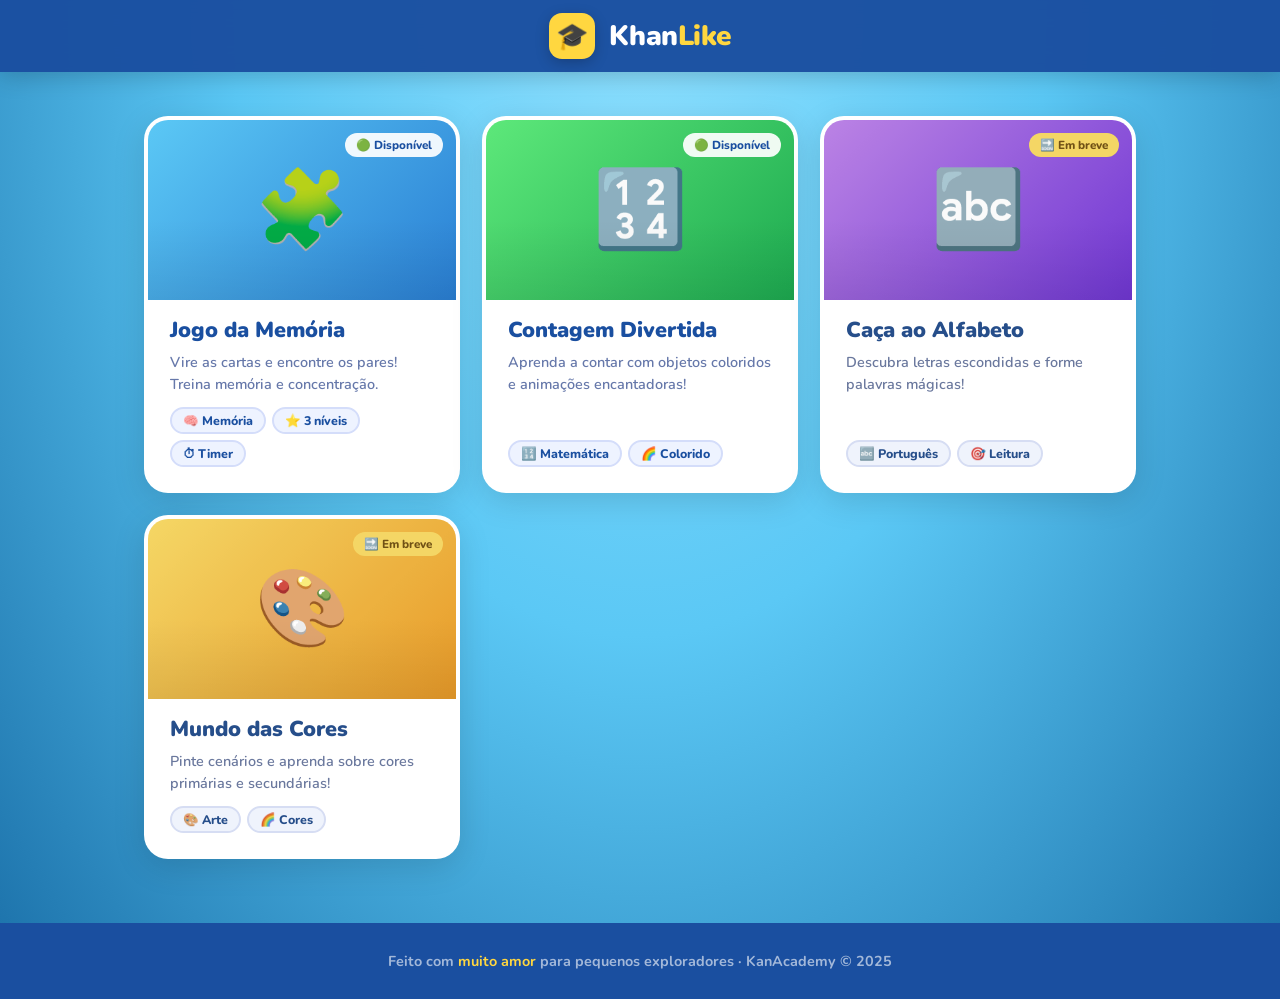
==== index.html @ aa45f80e "contar" ====
<!DOCTYPE html>
<html lang="pt-BR">
<head>
<meta charset="UTF-8">
<meta name="viewport" content="width=device-width, initial-scale=1.0">
<title>KhanLike</title>
<link href="https://fonts.googleapis.com/css2?family=Nunito:wght@400;600;700;800;900&display=swap" rel="stylesheet">
<style>
  *, *::before, *::after { box-sizing: border-box; margin: 0; padding: 0; }

  :root {
    --sky: #5bc8f5;
    --yellow: #FFD740;
    --blue-deep: #1a4fa0;
    --white: #ffffff;
    --card-radius: 24px;
    --shadow-soft: 0 8px 32px rgba(0,0,0,0.13);
    --shadow-hover: 0 20px 52px rgba(0,0,0,0.22);
  }

  body {
    font-family: 'Nunito', sans-serif;
    background: radial-gradient(ellipse at top, #8de0ff 0%, #5bc8f5 45%, #1a6fa8 100%);
    min-height: 100vh;
    overflow-x: hidden;
    color: var(--blue-deep);
  }

  .stars-bg { position: fixed; inset: 0; pointer-events: none; z-index: 0; overflow: hidden; }
  .star { position: absolute; animation: floatStar linear infinite; opacity: 0; }
  @keyframes floatStar {
    0%   { transform: translateY(100vh) rotate(0deg); opacity: 0; }
    10%  { opacity: 0.7; }
    90%  { opacity: 0.5; }
    100% { transform: translateY(-80px) rotate(360deg); opacity: 0; }
  }

  header {
    background: rgba(26, 79, 160, 0.97);
    backdrop-filter: blur(12px);
    padding: 0 32px;
    height: 72px;
    display: flex;
    align-items: center;
    justify-content: center;
    box-shadow: 0 4px 24px rgba(0,0,0,0.2);
    position: sticky;
    top: 0;
    z-index: 100;
  }

  .logo { display: flex; align-items: center; gap: 14px; text-decoration: none; transition: transform 0.2s; }
  .logo:hover { transform: scale(1.04); }
  .logo-icon {
    width: 46px; height: 46px;
    background: var(--yellow);
    border-radius: 13px;
    display: flex; align-items: center; justify-content: center;
    font-size: 26px;
    box-shadow: 0 4px 14px rgba(0,0,0,0.22);
  }
  .logo-text { font-size: 1.75rem; font-weight: 900; color: var(--white); letter-spacing: -0.5px; }
  .logo-text span { color: var(--yellow); }

  .section {
    position: relative; z-index: 1;
    padding: 44px 24px 64px;
    max-width: 1040px;
    margin: 0 auto;
  }

  .activities-grid {
    display: grid;
    grid-template-columns: repeat(auto-fill, minmax(260px, 1fr));
    gap: 22px;
  }

  .activity-card {
    background: white;
    border-radius: var(--card-radius);
    overflow: hidden;
    box-shadow: var(--shadow-soft);
    cursor: pointer;
    text-decoration: none;
    display: flex; flex-direction: column;
    border: 4px solid transparent;
    transition: all 0.32s cubic-bezier(0.25, 0.8, 0.25, 1);
    animation: fadeUp 0.5s ease both;
    position: relative;
  }
  .activity-card:hover {
    transform: translateY(-9px) scale(1.015);
    box-shadow: var(--shadow-hover);
    border-color: rgba(255,255,255,0.55);
  }

  .card-thumb {
    height: 180px;
    display: flex; align-items: center; justify-content: center;
    font-size: 76px;
    transition: transform 0.38s cubic-bezier(0.25, 0.8, 0.25, 1);
    position: relative; overflow: hidden;
  }
  .card-thumb::after {
    content: '';
    position: absolute; inset: 0;
    background: linear-gradient(to bottom, transparent 55%, rgba(0,0,0,0.07) 100%);
  }
  .activity-card:hover .card-thumb { transform: scale(1.07); }

  .card-tag {
    position: absolute; top: 13px; right: 13px;
    background: rgba(255,255,255,0.92);
    color: var(--blue-deep);
    font-weight: 800; font-size: 0.73rem;
    padding: 4px 11px; border-radius: 50px;
    z-index: 2;
    backdrop-filter: blur(4px);
  }

  .card-body { padding: 18px 22px 22px; flex-grow: 1; display: flex; flex-direction: column; gap: 8px; }
  .card-title { font-size: 1.35rem; font-weight: 900; color: var(--blue-deep); line-height: 1.2; }
  .card-desc  { font-size: 0.9rem; color: #6678aa; font-weight: 600; line-height: 1.5; flex: 1; }

  .card-chips { display: flex; flex-wrap: wrap; gap: 6px; margin-top: 4px; }
  .chip {
    background: #eef3ff; border: 2px solid #d4ddfa;
    border-radius: 50px; padding: 3px 11px;
    font-size: 0.78rem; font-weight: 800; color: var(--blue-deep);
  }

  .theme-blue   { background: linear-gradient(135deg, #5bc8f5 0%, #2a7fd4 100%); }
  .theme-purple { background: linear-gradient(135deg, #c77dff 0%, #7b2fff 100%); }
  .theme-green  { background: linear-gradient(135deg, #5de87a 0%, #1daa50 100%); }
  .theme-orange { background: linear-gradient(135deg, #FFD740 0%, #ff9800 100%); }

  .card-soon { opacity: 0.68; pointer-events: none; filter: grayscale(0.25); }
  .card-soon .card-tag { background: #ffd740; color: #7a5000; }

  footer {
    background: var(--blue-deep);
    color: rgba(255,255,255,0.6);
    text-align: center;
    padding: 28px 20px;
    font-weight: 700;
    font-size: 0.9rem;
    position: relative; z-index: 1;
  }
  footer strong { color: var(--yellow); }

  @keyframes fadeUp {
    from { opacity: 0; transform: translateY(28px); }
    to   { opacity: 1; transform: translateY(0); }
  }

  @media (max-width: 560px) {
    .section { padding: 28px 16px 48px; }
  }
</style>
</head>
<body>

<div class="stars-bg" id="starsBg"></div>

<header>
  <a href="index.html" class="logo">
    <div class="logo-icon">🎓</div>
    <span class="logo-text">Khan<span>Like</span></span>
  </a>
</header>

<div class="section">
  <div class="activities-grid">

    <a href="games/memory-game.html" class="activity-card" style="animation-delay:0.05s">
      <div class="card-tag">🟢 Disponível</div>
      <div class="card-thumb theme-blue">🧩</div>
      <div class="card-body">
        <div class="card-title">Jogo da Memória</div>
        <div class="card-desc">Vire as cartas e encontre os pares! Treina memória e concentração.</div>
        <div class="card-chips">
          <span class="chip">🧠 Memória</span>
          <span class="chip">⭐ 3 níveis</span>
          <span class="chip">⏱ Timer</span>
        </div>
      </div>
    </a>

    <a href="games/contarnumeros.html" class="activity-card" style="animation-delay:0.12s">
      <div class="card-tag">🟢 Disponível</div>
      <div class="card-thumb theme-green">🔢</div>
      <div class="card-body">
        <div class="card-title">Contagem Divertida</div>
        <div class="card-desc">Aprenda a contar com objetos coloridos e animações encantadoras!</div>
        <div class="card-chips">
          <span class="chip">🔢 Matemática</span>
          <span class="chip">🌈 Colorido</span>
        </div>
      </div>
    </a>

    <div class="activity-card card-soon" style="animation-delay:0.19s">
      <div class="card-tag">🔜 Em breve</div>
      <div class="card-thumb theme-purple">🔤</div>
      <div class="card-body">
        <div class="card-title">Caça ao Alfabeto</div>
        <div class="card-desc">Descubra letras escondidas e forme palavras mágicas!</div>
        <div class="card-chips">
          <span class="chip">🔤 Português</span>
          <span class="chip">🎯 Leitura</span>
        </div>
      </div>
    </div>

    <div class="activity-card card-soon" style="animation-delay:0.26s">
      <div class="card-tag">🔜 Em breve</div>
      <div class="card-thumb theme-orange">🎨</div>
      <div class="card-body">
        <div class="card-title">Mundo das Cores</div>
        <div class="card-desc">Pinte cenários e aprenda sobre cores primárias e secundárias!</div>
        <div class="card-chips">
          <span class="chip">🎨 Arte</span>
          <span class="chip">🌈 Cores</span>
        </div>
      </div>
    </div>

  </div>
</div>

<footer>
  Feito com <strong>muito amor</strong> para pequenos exploradores · KanAcademy © 2025
</footer>

<script>
const bg = document.getElementById('starsBg');
const em = ['⭐','✨','💫','🌟','🎈','🌈'];
for (let i = 0; i < 16; i++) {
  const s = document.createElement('div');
  s.className = 'star';
  s.textContent = em[i % em.length];
  s.style.cssText = `left:${Math.random()*100}%;font-size:${13+Math.random()*12}px;animation-duration:${9+Math.random()*11}s;animation-delay:${Math.random()*12}s`;
  bg.appendChild(s);
}
</script>
</body>
</html>
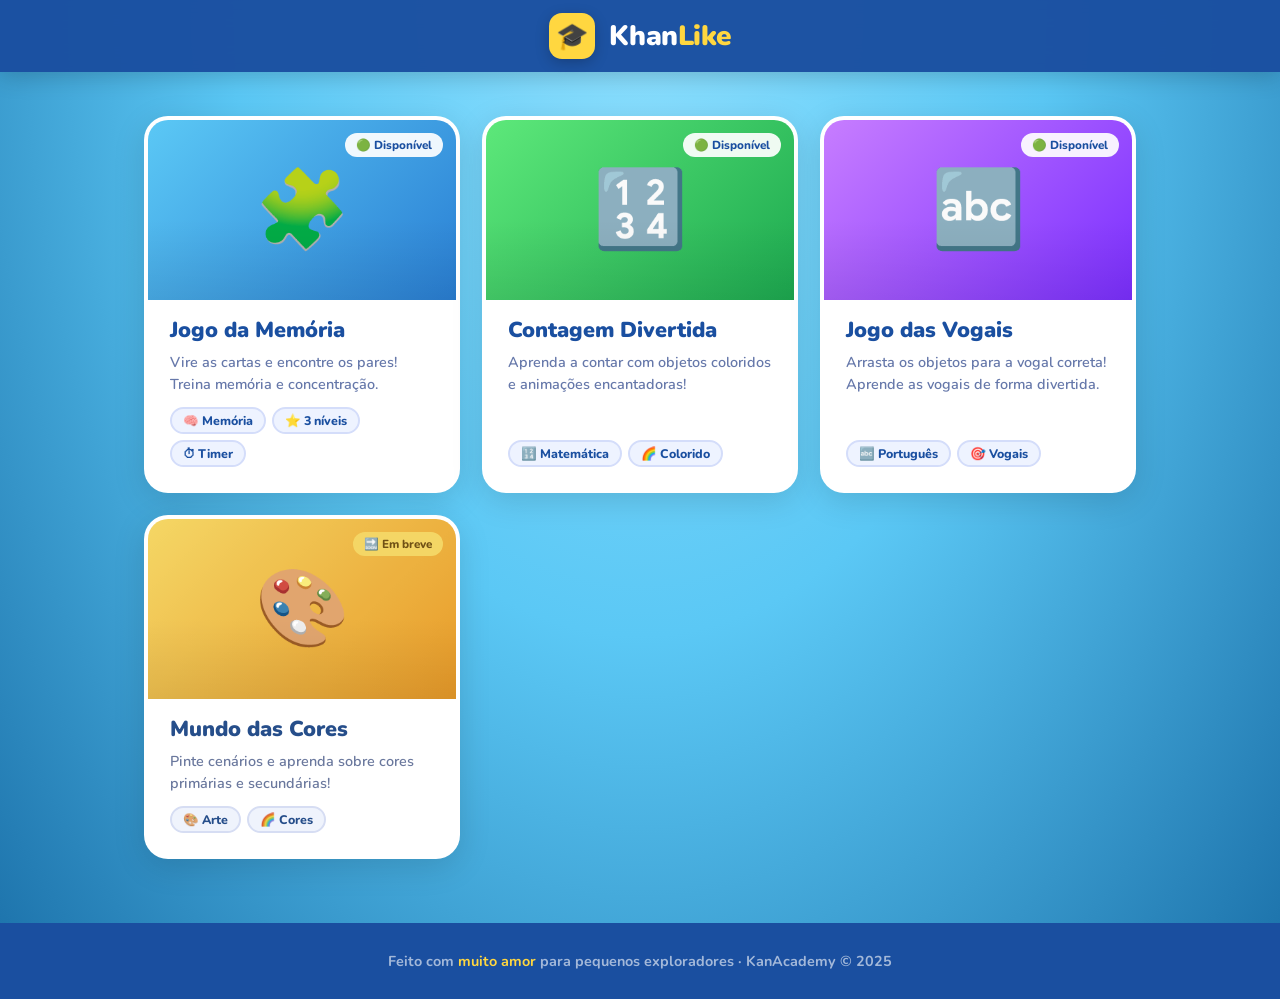
==== commit 1826c20c: "vogais" ====
--- a/index.html
+++ b/index.html
@@ -199,18 +199,18 @@
       </div>
     </a>
 
-    <div class="activity-card card-soon" style="animation-delay:0.19s">
-      <div class="card-tag">🔜 Em breve</div>
+    <a href="games/vogais.html" class="activity-card" style="animation-delay:0.19s">
+      <div class="card-tag">🟢 Disponível</div>
       <div class="card-thumb theme-purple">🔤</div>
       <div class="card-body">
-        <div class="card-title">Caça ao Alfabeto</div>
-        <div class="card-desc">Descubra letras escondidas e forme palavras mágicas!</div>
+        <div class="card-title">Jogo das Vogais</div>
+        <div class="card-desc">Arrasta os objetos para a vogal correta! Aprende as vogais de forma divertida.</div>
         <div class="card-chips">
           <span class="chip">🔤 Português</span>
-          <span class="chip">🎯 Leitura</span>
-        </div>
-      </div>
-    </div>
+          <span class="chip">🎯 Vogais</span>
+        </div>
+      </div>
+    </a>
 
     <div class="activity-card card-soon" style="animation-delay:0.26s">
       <div class="card-tag">🔜 Em breve</div>
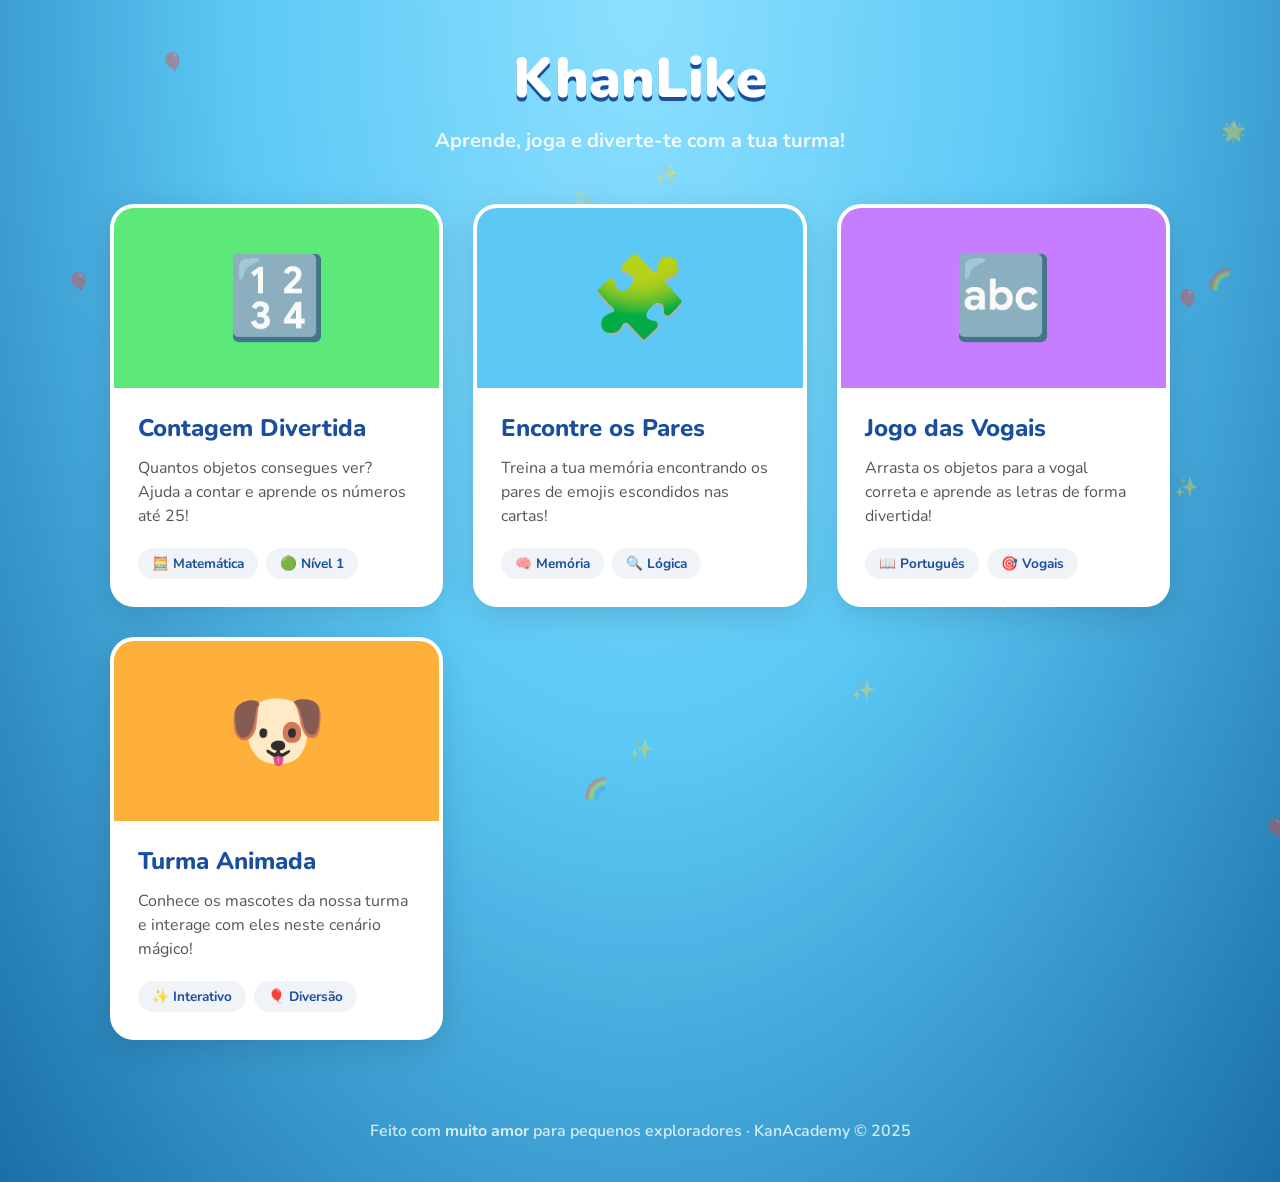
==== commit 80ea40fc: "d" ====
--- a/index.html
+++ b/index.html
@@ -3,7 +3,7 @@
 <head>
 <meta charset="UTF-8">
 <meta name="viewport" content="width=device-width, initial-scale=1.0">
-<title>KhanLike</title>
+<title>KhanLike — Exploradores</title>
 <link href="https://fonts.googleapis.com/css2?family=Nunito:wght@400;600;700;800;900&display=swap" rel="stylesheet">
 <style>
   *, *::before, *::after { box-sizing: border-box; margin: 0; padding: 0; }
@@ -16,6 +16,12 @@
     --card-radius: 24px;
     --shadow-soft: 0 8px 32px rgba(0,0,0,0.13);
     --shadow-hover: 0 20px 52px rgba(0,0,0,0.22);
+    
+    /* Cores dos Temas */
+    --theme-green: #5de87a;
+    --theme-blue: #5bc8f5;
+    --theme-purple: #c77dff;
+    --theme-orange: #ffb03a;
   }
 
   body {
@@ -26,135 +32,141 @@
     color: var(--blue-deep);
   }
 
-  .stars-bg { position: fixed; inset: 0; pointer-events: none; z-index: 0; overflow: hidden; }
-  .star { position: absolute; animation: floatStar linear infinite; opacity: 0; }
-  @keyframes floatStar {
-    0%   { transform: translateY(100vh) rotate(0deg); opacity: 0; }
-    10%  { opacity: 0.7; }
-    90%  { opacity: 0.5; }
-    100% { transform: translateY(-80px) rotate(360deg); opacity: 0; }
+  /* ── BACKGROUND ANIMADO ── */
+  .stars-bg { position: fixed; inset: 0; pointer-events: none; z-index: 0; }
+  .star {
+    position: absolute;
+    font-size: 20px;
+    opacity: 0.4;
+    animation: twinkle 3s infinite ease-in-out;
+  }
+  @keyframes twinkle {
+    0%, 100% { transform: scale(1) rotate(0deg); opacity: 0.4; }
+    50% { transform: scale(1.3) rotate(15deg); opacity: 0.8; }
+  }
+
+  /* ── LAYOUT ── */
+  .container {
+    position: relative;
+    z-index: 1;
+    max-width: 1100px;
+    margin: 0 auto;
+    padding: 40px 20px;
   }
 
   header {
-    background: rgba(26, 79, 160, 0.97);
-    backdrop-filter: blur(12px);
-    padding: 0 32px;
-    height: 72px;
-    display: flex;
-    align-items: center;
-    justify-content: center;
-    box-shadow: 0 4px 24px rgba(0,0,0,0.2);
-    position: sticky;
-    top: 0;
-    z-index: 100;
-  }
-
-  .logo { display: flex; align-items: center; gap: 14px; text-decoration: none; transition: transform 0.2s; }
-  .logo:hover { transform: scale(1.04); }
-  .logo-icon {
-    width: 46px; height: 46px;
-    background: var(--yellow);
-    border-radius: 13px;
-    display: flex; align-items: center; justify-content: center;
-    font-size: 26px;
-    box-shadow: 0 4px 14px rgba(0,0,0,0.22);
-  }
-  .logo-text { font-size: 1.75rem; font-weight: 900; color: var(--white); letter-spacing: -0.5px; }
-  .logo-text span { color: var(--yellow); }
-
-  .section {
-    position: relative; z-index: 1;
-    padding: 44px 24px 64px;
-    max-width: 1040px;
-    margin: 0 auto;
-  }
-
+    text-align: center;
+    margin-bottom: 50px;
+  }
+  header h1 {
+    font-size: 3.5rem;
+    font-weight: 900;
+    color: var(--white);
+    text-shadow: 0 4px 0 var(--blue-deep);
+    margin-bottom: 10px;
+  }
+  header p {
+    font-size: 1.25rem;
+    font-weight: 700;
+    color: rgba(255,255,255,0.9);
+  }
+
+  /* ── GRID DE CARDS ── */
   .activities-grid {
     display: grid;
     grid-template-columns: repeat(auto-fill, minmax(260px, 1fr));
-    gap: 22px;
+    gap: 30px;
   }
 
   .activity-card {
-    background: white;
+    background: var(--white);
     border-radius: var(--card-radius);
     overflow: hidden;
+    text-decoration: none;
+    color: inherit;
+    display: flex;
+    flex-direction: column;
+    transition: all 0.4s cubic-bezier(0.175, 0.885, 0.32, 1.275);
     box-shadow: var(--shadow-soft);
-    cursor: pointer;
-    text-decoration: none;
-    display: flex; flex-direction: column;
+    position: relative;
     border: 4px solid transparent;
-    transition: all 0.32s cubic-bezier(0.25, 0.8, 0.25, 1);
-    animation: fadeUp 0.5s ease both;
-    position: relative;
-  }
+    animation: slideUp 0.6s ease backwards;
+  }
+
+  @keyframes slideUp {
+    from { opacity: 0; transform: translateY(30px); }
+    to { opacity: 1; transform: translateY(0); }
+  }
+
   .activity-card:hover {
-    transform: translateY(-9px) scale(1.015);
+    transform: translateY(-12px) scale(1.02);
     box-shadow: var(--shadow-hover);
-    border-color: rgba(255,255,255,0.55);
+    border-color: var(--yellow);
   }
 
   .card-thumb {
     height: 180px;
-    display: flex; align-items: center; justify-content: center;
-    font-size: 76px;
-    transition: transform 0.38s cubic-bezier(0.25, 0.8, 0.25, 1);
-    position: relative; overflow: hidden;
-  }
-  .card-thumb::after {
-    content: '';
-    position: absolute; inset: 0;
-    background: linear-gradient(to bottom, transparent 55%, rgba(0,0,0,0.07) 100%);
-  }
-  .activity-card:hover .card-thumb { transform: scale(1.07); }
-
-  .card-tag {
-    position: absolute; top: 13px; right: 13px;
-    background: rgba(255,255,255,0.92);
+    display: flex;
+    align-items: center;
+    justify-content: center;
+    font-size: 80px;
+    position: relative;
+  }
+  
+  .theme-green  { background: var(--theme-green); }
+  .theme-blue   { background: var(--theme-blue); }
+  .theme-purple { background: var(--theme-purple); }
+  .theme-orange { background: var(--theme-orange); }
+
+  .card-body {
+    padding: 24px;
+    background: white;
+    flex-grow: 1;
+    display: flex;
+    flex-direction: column;
+  }
+
+  .card-title {
+    font-size: 1.5rem;
+    font-weight: 800;
+    margin-bottom: 12px;
     color: var(--blue-deep);
-    font-weight: 800; font-size: 0.73rem;
-    padding: 4px 11px; border-radius: 50px;
-    z-index: 2;
-    backdrop-filter: blur(4px);
-  }
-
-  .card-body { padding: 18px 22px 22px; flex-grow: 1; display: flex; flex-direction: column; gap: 8px; }
-  .card-title { font-size: 1.35rem; font-weight: 900; color: var(--blue-deep); line-height: 1.2; }
-  .card-desc  { font-size: 0.9rem; color: #6678aa; font-weight: 600; line-height: 1.5; flex: 1; }
-
-  .card-chips { display: flex; flex-wrap: wrap; gap: 6px; margin-top: 4px; }
+  }
+
+  .card-desc {
+    font-size: 1rem;
+    line-height: 1.5;
+    color: #555;
+    margin-bottom: 20px;
+    flex-grow: 1;
+  }
+
+  .card-chips {
+    display: flex;
+    gap: 8px;
+    flex-wrap: wrap;
+  }
+
   .chip {
-    background: #eef3ff; border: 2px solid #d4ddfa;
-    border-radius: 50px; padding: 3px 11px;
-    font-size: 0.78rem; font-weight: 800; color: var(--blue-deep);
-  }
-
-  .theme-blue   { background: linear-gradient(135deg, #5bc8f5 0%, #2a7fd4 100%); }
-  .theme-purple { background: linear-gradient(135deg, #c77dff 0%, #7b2fff 100%); }
-  .theme-green  { background: linear-gradient(135deg, #5de87a 0%, #1daa50 100%); }
-  .theme-orange { background: linear-gradient(135deg, #FFD740 0%, #ff9800 100%); }
-
-  .card-soon { opacity: 0.68; pointer-events: none; filter: grayscale(0.25); }
-  .card-soon .card-tag { background: #ffd740; color: #7a5000; }
+    padding: 6px 14px;
+    background: #f0f4f8;
+    border-radius: 50px;
+    font-size: 0.85rem;
+    font-weight: 700;
+    color: var(--blue-deep);
+  }
 
   footer {
-    background: var(--blue-deep);
-    color: rgba(255,255,255,0.6);
     text-align: center;
-    padding: 28px 20px;
-    font-weight: 700;
-    font-size: 0.9rem;
-    position: relative; z-index: 1;
-  }
-  footer strong { color: var(--yellow); }
-
-  @keyframes fadeUp {
-    from { opacity: 0; transform: translateY(28px); }
-    to   { opacity: 1; transform: translateY(0); }
-  }
-
-  @media (max-width: 560px) {
-    .section { padding: 28px 16px 48px; }
+    padding: 40px;
+    color: var(--white);
+    font-weight: 600;
+    opacity: 0.8;
+  }
+
+  @media (max-width: 600px) {
+    header h1 { font-size: 2.5rem; }
+    .activities-grid { grid-template-columns: 1fr; }
   }
 </style>
 </head>
@@ -162,68 +174,65 @@
 
 <div class="stars-bg" id="starsBg"></div>
 
-<header>
-  <a href="index.html" class="logo">
-    <div class="logo-icon">🎓</div>
-    <span class="logo-text">Khan<span>Like</span></span>
-  </a>
-</header>
-
-<div class="section">
+<div class="container">
+  <header>
+    <h1>KhanLike</h1>
+    <p>Aprende, joga e diverte-te com a tua turma!</p>
+  </header>
+
   <div class="activities-grid">
-
-    <a href="games/memory-game.html" class="activity-card" style="animation-delay:0.05s">
-      <div class="card-tag">🟢 Disponível</div>
+    
+    <!-- Jogo 1: Contagem Divertida -->
+    <a href="games/contarnumeros.html" class="activity-card" style="animation-delay:0.1s">
+      <div class="card-thumb theme-green">🔢</div>
+      <div class="card-body">
+        <div class="card-title">Contagem Divertida</div>
+        <div class="card-desc">Quantos objetos consegues ver? Ajuda a contar e aprende os números até 25!</div>
+        <div class="card-chips">
+          <span class="chip">🧮 Matemática</span>
+          <span class="chip">🟢 Nível 1</span>
+        </div>
+      </div>
+    </a>
+
+    <!-- Jogo 2: Encontre os Pares -->
+    <a href="games/memory-game.html" class="activity-card" style="animation-delay:0.2s">
       <div class="card-thumb theme-blue">🧩</div>
       <div class="card-body">
-        <div class="card-title">Jogo da Memória</div>
-        <div class="card-desc">Vire as cartas e encontre os pares! Treina memória e concentração.</div>
+        <div class="card-title">Encontre os Pares</div>
+        <div class="card-desc">Treina a tua memória encontrando os pares de emojis escondidos nas cartas!</div>
         <div class="card-chips">
           <span class="chip">🧠 Memória</span>
-          <span class="chip">⭐ 3 níveis</span>
-          <span class="chip">⏱ Timer</span>
-        </div>
-      </div>
-    </a>
-
-    <a href="games/contarnumeros.html" class="activity-card" style="animation-delay:0.12s">
-      <div class="card-tag">🟢 Disponível</div>
-      <div class="card-thumb theme-green">🔢</div>
-      <div class="card-body">
-        <div class="card-title">Contagem Divertida</div>
-        <div class="card-desc">Aprenda a contar com objetos coloridos e animações encantadoras!</div>
-        <div class="card-chips">
-          <span class="chip">🔢 Matemática</span>
-          <span class="chip">🌈 Colorido</span>
-        </div>
-      </div>
-    </a>
-
-    <a href="games/vogais.html" class="activity-card" style="animation-delay:0.19s">
-      <div class="card-tag">🟢 Disponível</div>
+          <span class="chip">🔍 Lógica</span>
+        </div>
+      </div>
+    </a>
+
+    <!-- Jogo 3: Jogo das Vogais -->
+    <a href="games/vogais.html" class="activity-card" style="animation-delay:0.3s">
       <div class="card-thumb theme-purple">🔤</div>
       <div class="card-body">
         <div class="card-title">Jogo das Vogais</div>
-        <div class="card-desc">Arrasta os objetos para a vogal correta! Aprende as vogais de forma divertida.</div>
-        <div class="card-chips">
-          <span class="chip">🔤 Português</span>
+        <div class="card-desc">Arrasta os objetos para a vogal correta e aprende as letras de forma divertida!</div>
+        <div class="card-chips">
+          <span class="chip">📖 Português</span>
           <span class="chip">🎯 Vogais</span>
         </div>
       </div>
     </a>
 
-    <div class="activity-card card-soon" style="animation-delay:0.26s">
-      <div class="card-tag">🔜 Em breve</div>
-      <div class="card-thumb theme-orange">🎨</div>
-      <div class="card-body">
-        <div class="card-title">Mundo das Cores</div>
-        <div class="card-desc">Pinte cenários e aprenda sobre cores primárias e secundárias!</div>
-        <div class="card-chips">
-          <span class="chip">🎨 Arte</span>
-          <span class="chip">🌈 Cores</span>
-        </div>
-      </div>
-    </div>
+    <!-- Jogo 4: Turma Animada -->
+    <a href="games/turma.html" class="activity-card" style="animation-delay:0.4s">
+      <div class="card-thumb theme-orange">🐶</div>
+      <div class="card-body">
+        <div class="card-title">Turma Animada</div>
+        <div class="card-desc">Conhece os mascotes da nossa turma e interage com eles neste cenário mágico!</div>
+        <div class="card-chips">
+          <span class="chip">✨ Interativo</span>
+          <span class="chip">🎈 Diversão</span>
+        </div>
+      </div>
+    </a>
 
   </div>
 </div>
@@ -233,15 +242,19 @@
 </footer>
 
 <script>
-const bg = document.getElementById('starsBg');
-const em = ['⭐','✨','💫','🌟','🎈','🌈'];
-for (let i = 0; i < 16; i++) {
-  const s = document.createElement('div');
-  s.className = 'star';
-  s.textContent = em[i % em.length];
-  s.style.cssText = `left:${Math.random()*100}%;font-size:${13+Math.random()*12}px;animation-duration:${9+Math.random()*11}s;animation-delay:${Math.random()*12}s`;
-  bg.appendChild(s);
-}
+  // Gerador de estrelas decorativas no fundo
+  const bg = document.getElementById('starsBg');
+  const em = ['⭐','✨','💫','🌟','🎈','🌈'];
+  for (let i = 0; i < 20; i++) {
+    const s = document.createElement('div');
+    s.className = 'star';
+    s.textContent = em[Math.floor(Math.random() * em.length)];
+    s.style.left = Math.random() * 100 + '%';
+    s.style.top = Math.random() * 100 + '%';
+    s.style.animationDelay = (Math.random() * 3) + 's';
+    bg.appendChild(s);
+  }
 </script>
+
 </body>
-</html>
+</html>
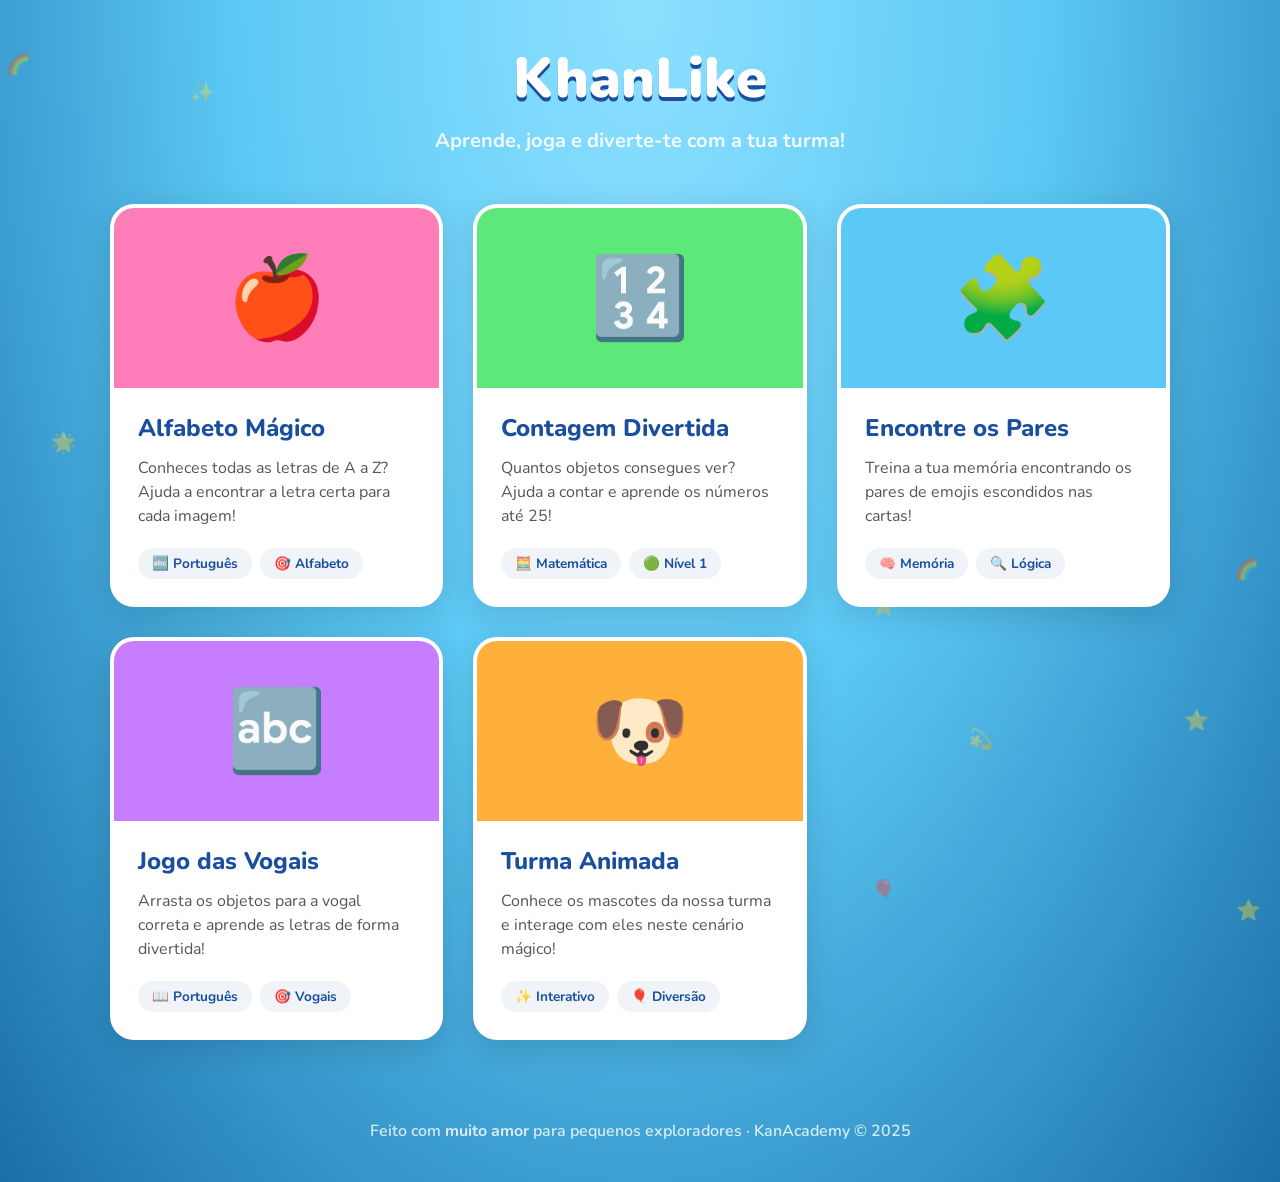
==== commit a33e08de: "beto" ====
--- a/index.html
+++ b/index.html
@@ -22,6 +22,7 @@
     --theme-blue: #5bc8f5;
     --theme-purple: #c77dff;
     --theme-orange: #ffb03a;
+    --theme-pink: #ff7eb9;
   }
 
   body {
@@ -117,6 +118,7 @@
   .theme-blue   { background: var(--theme-blue); }
   .theme-purple { background: var(--theme-purple); }
   .theme-orange { background: var(--theme-orange); }
+  .theme-pink   { background: var(--theme-pink); }
 
   .card-body {
     padding: 24px;
@@ -182,6 +184,19 @@
 
   <div class="activities-grid">
     
+    <!-- Jogo: Alfabeto Divertido (NOVO) -->
+    <a href="games/alfabeto.html" class="activity-card" style="animation-delay:0.05s">
+      <div class="card-thumb theme-pink">🍎</div>
+      <div class="card-body">
+        <div class="card-title">Alfabeto Mágico</div>
+        <div class="card-desc">Conheces todas as letras de A a Z? Ajuda a encontrar a letra certa para cada imagem!</div>
+        <div class="card-chips">
+          <span class="chip">🔤 Português</span>
+          <span class="chip">🎯 Alfabeto</span>
+        </div>
+      </div>
+    </a>
+
     <!-- Jogo 1: Contagem Divertida -->
     <a href="games/contarnumeros.html" class="activity-card" style="animation-delay:0.1s">
       <div class="card-thumb theme-green">🔢</div>
@@ -242,7 +257,6 @@
 </footer>
 
 <script>
-  // Gerador de estrelas decorativas no fundo
   const bg = document.getElementById('starsBg');
   const em = ['⭐','✨','💫','🌟','🎈','🌈'];
   for (let i = 0; i < 20; i++) {
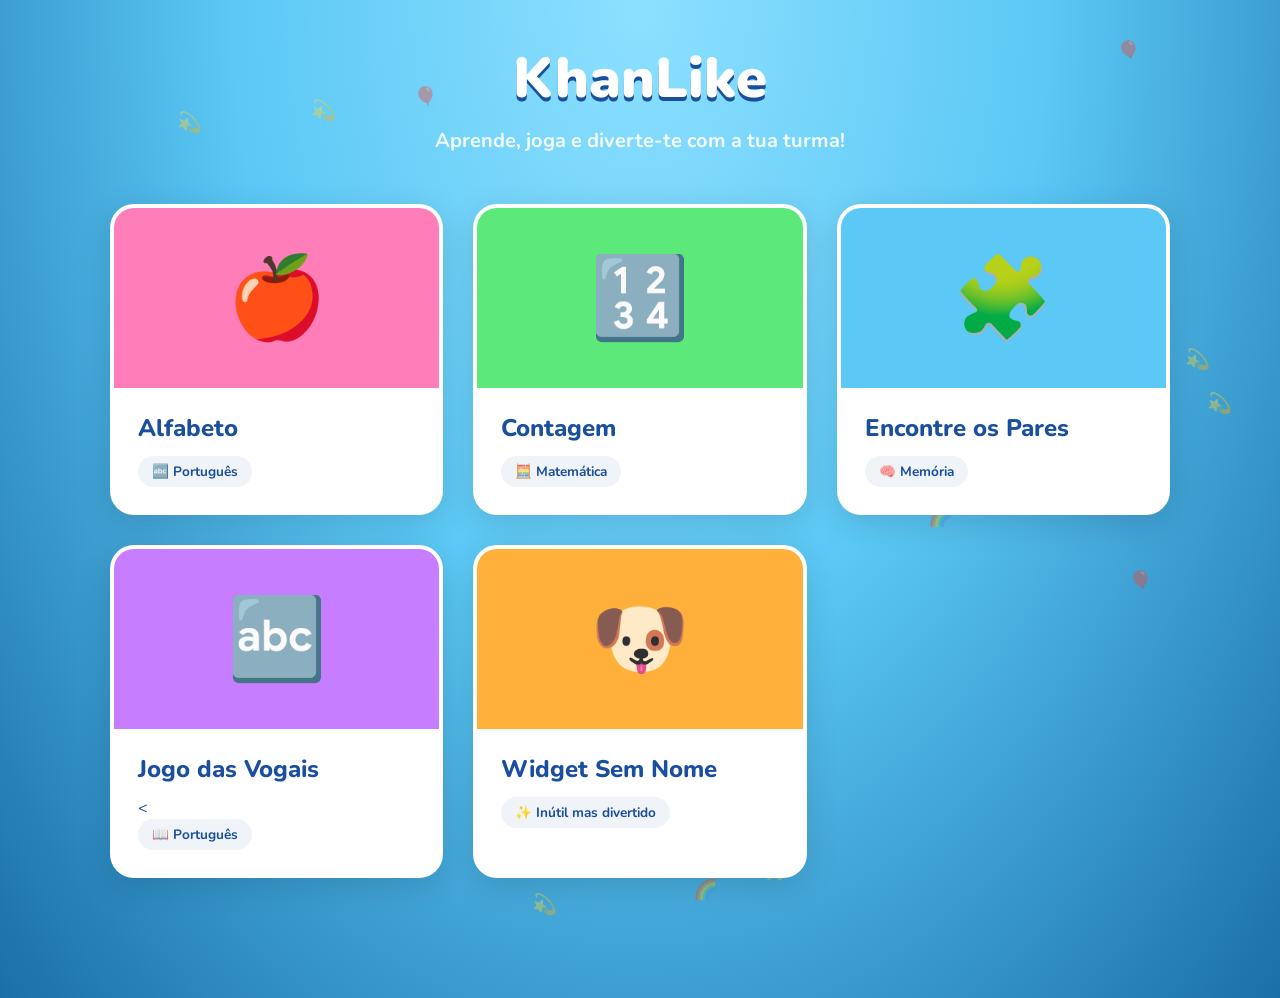
==== commit 2158cb92: "ultimo update 2" ====
--- a/index.html
+++ b/index.html
@@ -188,11 +188,10 @@
     <a href="games/alfabeto.html" class="activity-card" style="animation-delay:0.05s">
       <div class="card-thumb theme-pink">🍎</div>
       <div class="card-body">
-        <div class="card-title">Alfabeto Mágico</div>
-        <div class="card-desc">Conheces todas as letras de A a Z? Ajuda a encontrar a letra certa para cada imagem!</div>
+        <div class="card-title">Alfabeto </div>
         <div class="card-chips">
           <span class="chip">🔤 Português</span>
-          <span class="chip">🎯 Alfabeto</span>
+          
         </div>
       </div>
     </a>
@@ -201,11 +200,11 @@
     <a href="games/contarnumeros.html" class="activity-card" style="animation-delay:0.1s">
       <div class="card-thumb theme-green">🔢</div>
       <div class="card-body">
-        <div class="card-title">Contagem Divertida</div>
-        <div class="card-desc">Quantos objetos consegues ver? Ajuda a contar e aprende os números até 25!</div>
+        <div class="card-title">Contagem</div>
+        
         <div class="card-chips">
           <span class="chip">🧮 Matemática</span>
-          <span class="chip">🟢 Nível 1</span>
+          
         </div>
       </div>
     </a>
@@ -215,10 +214,10 @@
       <div class="card-thumb theme-blue">🧩</div>
       <div class="card-body">
         <div class="card-title">Encontre os Pares</div>
-        <div class="card-desc">Treina a tua memória encontrando os pares de emojis escondidos nas cartas!</div>
+    
         <div class="card-chips">
           <span class="chip">🧠 Memória</span>
-          <span class="chip">🔍 Lógica</span>
+          
         </div>
       </div>
     </a>
@@ -228,10 +227,10 @@
       <div class="card-thumb theme-purple">🔤</div>
       <div class="card-body">
         <div class="card-title">Jogo das Vogais</div>
-        <div class="card-desc">Arrasta os objetos para a vogal correta e aprende as letras de forma divertida!</div>
+        <
         <div class="card-chips">
           <span class="chip">📖 Português</span>
-          <span class="chip">🎯 Vogais</span>
+         
         </div>
       </div>
     </a>
@@ -240,11 +239,10 @@
     <a href="games/turma.html" class="activity-card" style="animation-delay:0.4s">
       <div class="card-thumb theme-orange">🐶</div>
       <div class="card-body">
-        <div class="card-title">Turma Animada</div>
-        <div class="card-desc">Conhece os mascotes da nossa turma e interage com eles neste cenário mágico!</div>
-        <div class="card-chips">
-          <span class="chip">✨ Interativo</span>
-          <span class="chip">🎈 Diversão</span>
+        <div class="card-title">Widget Sem Nome</div>
+        <div class="card-chips">
+          <span class="chip">✨ Inútil mas divertido</span>
+          
         </div>
       </div>
     </a>
@@ -253,7 +251,7 @@
 </div>
 
 <footer>
-  Feito com <strong>muito amor</strong> para pequenos exploradores · KanAcademy © 2025
+  
 </footer>
 
 <script>
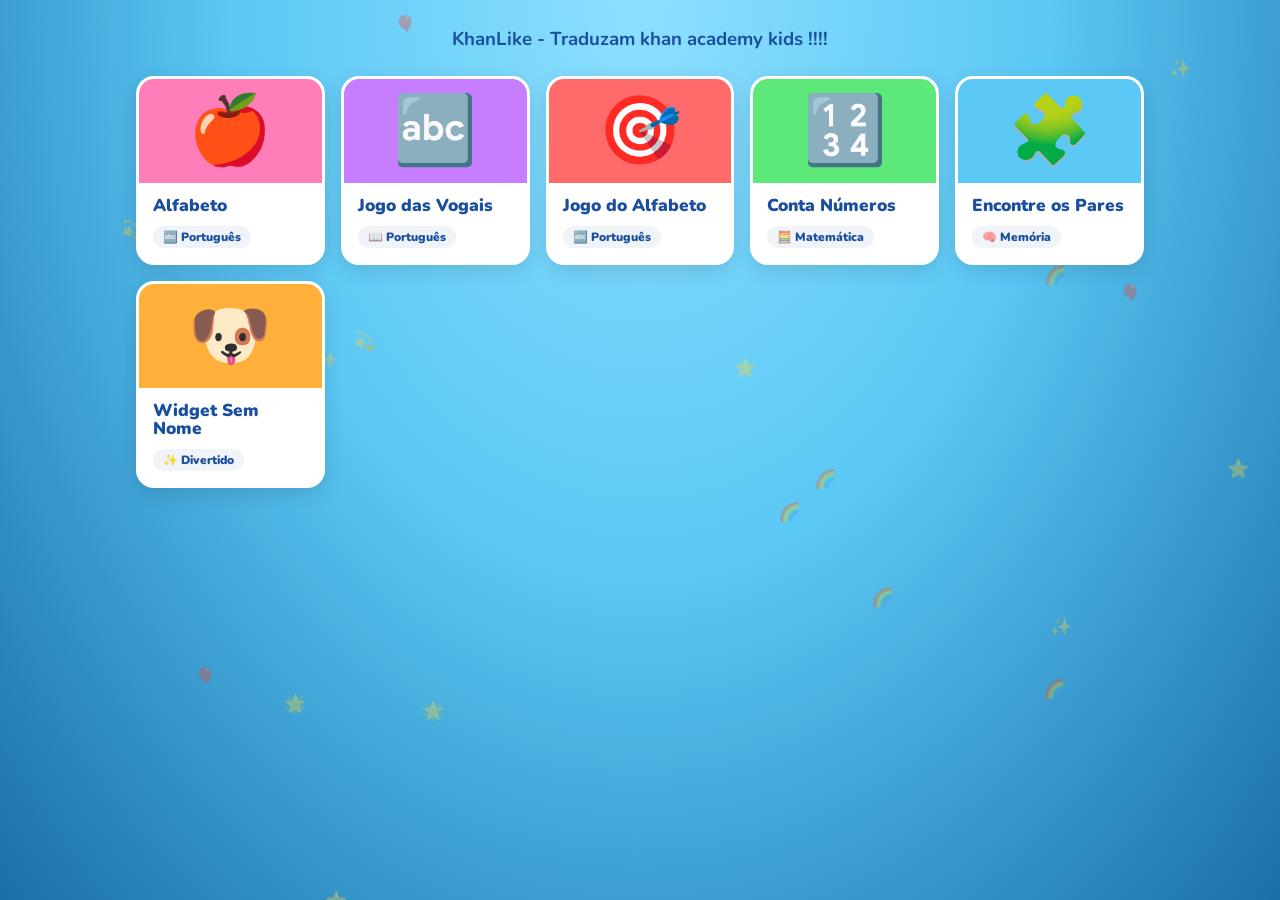
==== commit 04afa1db: "abc game + css files" ====
--- a/index.html
+++ b/index.html
@@ -5,172 +5,7 @@
 <meta name="viewport" content="width=device-width, initial-scale=1.0">
 <title>KhanLike — Exploradores</title>
 <link href="https://fonts.googleapis.com/css2?family=Nunito:wght@400;600;700;800;900&display=swap" rel="stylesheet">
-<style>
-  *, *::before, *::after { box-sizing: border-box; margin: 0; padding: 0; }
-
-  :root {
-    --sky: #5bc8f5;
-    --yellow: #FFD740;
-    --blue-deep: #1a4fa0;
-    --white: #ffffff;
-    --card-radius: 24px;
-    --shadow-soft: 0 8px 32px rgba(0,0,0,0.13);
-    --shadow-hover: 0 20px 52px rgba(0,0,0,0.22);
-    
-    /* Cores dos Temas */
-    --theme-green: #5de87a;
-    --theme-blue: #5bc8f5;
-    --theme-purple: #c77dff;
-    --theme-orange: #ffb03a;
-    --theme-pink: #ff7eb9;
-  }
-
-  body {
-    font-family: 'Nunito', sans-serif;
-    background: radial-gradient(ellipse at top, #8de0ff 0%, #5bc8f5 45%, #1a6fa8 100%);
-    min-height: 100vh;
-    overflow-x: hidden;
-    color: var(--blue-deep);
-  }
-
-  /* ── BACKGROUND ANIMADO ── */
-  .stars-bg { position: fixed; inset: 0; pointer-events: none; z-index: 0; }
-  .star {
-    position: absolute;
-    font-size: 20px;
-    opacity: 0.4;
-    animation: twinkle 3s infinite ease-in-out;
-  }
-  @keyframes twinkle {
-    0%, 100% { transform: scale(1) rotate(0deg); opacity: 0.4; }
-    50% { transform: scale(1.3) rotate(15deg); opacity: 0.8; }
-  }
-
-  /* ── LAYOUT ── */
-  .container {
-    position: relative;
-    z-index: 1;
-    max-width: 1100px;
-    margin: 0 auto;
-    padding: 40px 20px;
-  }
-
-  header {
-    text-align: center;
-    margin-bottom: 50px;
-  }
-  header h1 {
-    font-size: 3.5rem;
-    font-weight: 900;
-    color: var(--white);
-    text-shadow: 0 4px 0 var(--blue-deep);
-    margin-bottom: 10px;
-  }
-  header p {
-    font-size: 1.25rem;
-    font-weight: 700;
-    color: rgba(255,255,255,0.9);
-  }
-
-  /* ── GRID DE CARDS ── */
-  .activities-grid {
-    display: grid;
-    grid-template-columns: repeat(auto-fill, minmax(260px, 1fr));
-    gap: 30px;
-  }
-
-  .activity-card {
-    background: var(--white);
-    border-radius: var(--card-radius);
-    overflow: hidden;
-    text-decoration: none;
-    color: inherit;
-    display: flex;
-    flex-direction: column;
-    transition: all 0.4s cubic-bezier(0.175, 0.885, 0.32, 1.275);
-    box-shadow: var(--shadow-soft);
-    position: relative;
-    border: 4px solid transparent;
-    animation: slideUp 0.6s ease backwards;
-  }
-
-  @keyframes slideUp {
-    from { opacity: 0; transform: translateY(30px); }
-    to { opacity: 1; transform: translateY(0); }
-  }
-
-  .activity-card:hover {
-    transform: translateY(-12px) scale(1.02);
-    box-shadow: var(--shadow-hover);
-    border-color: var(--yellow);
-  }
-
-  .card-thumb {
-    height: 180px;
-    display: flex;
-    align-items: center;
-    justify-content: center;
-    font-size: 80px;
-    position: relative;
-  }
-  
-  .theme-green  { background: var(--theme-green); }
-  .theme-blue   { background: var(--theme-blue); }
-  .theme-purple { background: var(--theme-purple); }
-  .theme-orange { background: var(--theme-orange); }
-  .theme-pink   { background: var(--theme-pink); }
-
-  .card-body {
-    padding: 24px;
-    background: white;
-    flex-grow: 1;
-    display: flex;
-    flex-direction: column;
-  }
-
-  .card-title {
-    font-size: 1.5rem;
-    font-weight: 800;
-    margin-bottom: 12px;
-    color: var(--blue-deep);
-  }
-
-  .card-desc {
-    font-size: 1rem;
-    line-height: 1.5;
-    color: #555;
-    margin-bottom: 20px;
-    flex-grow: 1;
-  }
-
-  .card-chips {
-    display: flex;
-    gap: 8px;
-    flex-wrap: wrap;
-  }
-
-  .chip {
-    padding: 6px 14px;
-    background: #f0f4f8;
-    border-radius: 50px;
-    font-size: 0.85rem;
-    font-weight: 700;
-    color: var(--blue-deep);
-  }
-
-  footer {
-    text-align: center;
-    padding: 40px;
-    color: var(--white);
-    font-weight: 600;
-    opacity: 0.8;
-  }
-
-  @media (max-width: 600px) {
-    header h1 { font-size: 2.5rem; }
-    .activities-grid { grid-template-columns: 1fr; }
-  }
-</style>
+<link rel="stylesheet" href="../assets/css/index-style.css">
 </head>
 <body>
 
@@ -178,71 +13,69 @@
 
 <div class="container">
   <header>
-    <h1>KhanLike</h1>
-    <p>Aprende, joga e diverte-te com a tua turma!</p>
+    <h3>KhanLike - Traduzam khan academy kids !!!!</h3>
+    
   </header>
 
   <div class="activities-grid">
-    
-    <!-- Jogo: Alfabeto Divertido (NOVO) -->
-    <a href="games/alfabeto.html" class="activity-card" style="animation-delay:0.05s">
+    <a href="games/alfabeto.html" class="activity-card" style="animation-delay:0.1s">
       <div class="card-thumb theme-pink">🍎</div>
       <div class="card-body">
-        <div class="card-title">Alfabeto </div>
+        <div class="card-title">Alfabeto</div>
         <div class="card-chips">
           <span class="chip">🔤 Português</span>
-          
+        </div>
+      </div>
+    </a>
+    <a href="games/vogais.html" class="activity-card" style="animation-delay:0.25s">
+      <div class="card-thumb theme-purple">🔤</div>
+      <div class="card-body">
+        <div class="card-title">Jogo das Vogais</div>
+        <div class="card-chips">
+          <span class="chip">📖 Português</span>
         </div>
       </div>
     </a>
 
-    <!-- Jogo 1: Contagem Divertida -->
-    <a href="games/contarnumeros.html" class="activity-card" style="animation-delay:0.1s">
-      <div class="card-thumb theme-green">🔢</div>
+
+    <a href="games/abc.html" class="activity-card" style="animation-delay:0.05s">
+      <div class="card-thumb theme-red">🎯</div>
       <div class="card-body">
-        <div class="card-title">Contagem</div>
-        
+        <div class="card-title">Jogo do Alfabeto</div>
         <div class="card-chips">
-          <span class="chip">🧮 Matemática</span>
-          
+          <span class="chip">🔤 Português</span>
         </div>
       </div>
     </a>
 
-    <!-- Jogo 2: Encontre os Pares -->
+
+    <a href="games/contarnumeros.html" class="activity-card" style="animation-delay:0.15s">
+      <div class="card-thumb theme-green">🔢</div>
+      <div class="card-body">
+        <div class="card-title">Conta Números</div>
+        <div class="card-chips">
+          <span class="chip">🧮 Matemática</span>
+        </div>
+      </div>
+    </a>
+
     <a href="games/memory-game.html" class="activity-card" style="animation-delay:0.2s">
       <div class="card-thumb theme-blue">🧩</div>
       <div class="card-body">
         <div class="card-title">Encontre os Pares</div>
-    
         <div class="card-chips">
           <span class="chip">🧠 Memória</span>
-          
         </div>
       </div>
     </a>
 
-    <!-- Jogo 3: Jogo das Vogais -->
-    <a href="games/vogais.html" class="activity-card" style="animation-delay:0.3s">
-      <div class="card-thumb theme-purple">🔤</div>
-      <div class="card-body">
-        <div class="card-title">Jogo das Vogais</div>
-        <
-        <div class="card-chips">
-          <span class="chip">📖 Português</span>
-         
-        </div>
-      </div>
-    </a>
 
-    <!-- Jogo 4: Turma Animada -->
-    <a href="games/turma.html" class="activity-card" style="animation-delay:0.4s">
+    <a href="games/turma.html" class="activity-card" style="animation-delay:0.3s">
       <div class="card-thumb theme-orange">🐶</div>
       <div class="card-body">
         <div class="card-title">Widget Sem Nome</div>
         <div class="card-chips">
-          <span class="chip">✨ Inútil mas divertido</span>
-          
+          <span class="chip">✨ Divertido</span>
         </div>
       </div>
     </a>
@@ -250,13 +83,12 @@
   </div>
 </div>
 
-<footer>
-  
-</footer>
+<footer></footer>
 
 <script>
   const bg = document.getElementById('starsBg');
   const em = ['⭐','✨','💫','🌟','🎈','🌈'];
+
   for (let i = 0; i < 20; i++) {
     const s = document.createElement('div');
     s.className = 'star';
--- a/assets/css/index-style.css
+++ b/assets/css/index-style.css
@@ -0,0 +1,213 @@
+
+*, *::before, *::after { box-sizing: border-box; margin: 0; padding: 0; }
+
+:root {
+--sky: #5bc8f5;
+--yellow: #FFD740;
+--blue-deep: #1a4fa0;
+--white: #ffffff;
+--card-radius: 18px;
+--shadow-soft: 0 6px 20px rgba(0,0,0,0.12);
+--shadow-hover: 0 14px 34px rgba(0,0,0,0.2);
+
+--theme-green: #5de87a;
+--theme-blue: #5bc8f5;
+--theme-purple: #c77dff;
+--theme-orange: #ffb03a;
+--theme-pink: #ff7eb9;
+--theme-red: #ff6b6b;
+}
+
+body {
+font-family: 'Nunito', sans-serif;
+background: radial-gradient(ellipse at top, #8de0ff 0%, #5bc8f5 45%, #1a6fa8 100%);
+min-height: 100vh;
+overflow-x: hidden;
+color: var(--blue-deep);
+}
+
+.stars-bg {
+position: fixed;
+inset: 0;
+pointer-events: none;
+z-index: 0;
+}
+
+.star {
+position: absolute;
+font-size: 18px;
+opacity: 0.35;
+animation: twinkle 3s infinite ease-in-out;
+}
+
+@keyframes twinkle {
+0%, 100% { transform: scale(1) rotate(0deg); opacity: 0.35; }
+50% { transform: scale(1.25) rotate(15deg); opacity: 0.75; }
+}
+
+.container {
+position: relative;
+z-index: 1;
+max-width: 1040px;
+margin: 0 auto;
+padding: 26px 16px 20px;
+}
+
+header {
+text-align: center;
+margin-bottom: 24px;
+}
+
+header h1 {
+font-size: clamp(2.25rem, 6vw, 3.4rem);
+font-weight: 900;
+color: var(--white);
+text-shadow: 0 4px 0 var(--blue-deep);
+margin-bottom: 4px;
+}
+
+header p {
+font-size: clamp(1rem, 2.5vw, 1.15rem);
+font-weight: 800;
+color: rgba(255,255,255,0.9);
+}
+
+.activities-grid {
+display: grid;
+grid-template-columns: repeat(auto-fill, minmax(170px, 1fr));
+gap: 16px;
+}
+
+.activity-card {
+background: var(--white);
+border-radius: var(--card-radius);
+overflow: hidden;
+text-decoration: none;
+color: inherit;
+display: flex;
+flex-direction: column;
+transition: transform 0.25s cubic-bezier(0.175, 0.885, 0.32, 1.275), box-shadow 0.25s, border-color 0.25s;
+box-shadow: var(--shadow-soft);
+position: relative;
+border: 3px solid transparent;
+animation: slideUp 0.5s ease backwards;
+min-height: 188px;
+}
+
+@keyframes slideUp {
+from { opacity: 0; transform: translateY(22px); }
+to { opacity: 1; transform: translateY(0); }
+}
+
+.activity-card:hover {
+transform: translateY(-7px) scale(1.015);
+box-shadow: var(--shadow-hover);
+border-color: var(--yellow);
+}
+
+.activity-card:active {
+transform: translateY(-2px) scale(0.99);
+}
+
+.card-thumb {
+height: 104px;
+display: flex;
+align-items: center;
+justify-content: center;
+font-size: clamp(3rem, 8vw, 4.2rem);
+position: relative;
+}
+
+.theme-green  { background: var(--theme-green); }
+.theme-blue   { background: var(--theme-blue); }
+.theme-purple { background: var(--theme-purple); }
+.theme-orange { background: var(--theme-orange); }
+.theme-pink   { background: var(--theme-pink); }
+.theme-red    { background: var(--theme-red); }
+
+.card-body {
+padding: 14px;
+background: white;
+flex: 1;
+display: flex;
+flex-direction: column;
+justify-content: space-between;
+gap: 10px;
+}
+
+.card-title {
+font-size: 1.08rem;
+line-height: 1.08;
+font-weight: 900;
+color: var(--blue-deep);
+}
+
+.card-chips {
+display: flex;
+gap: 6px;
+flex-wrap: wrap;
+}
+
+.chip {
+padding: 5px 10px;
+background: #f0f4f8;
+border-radius: 999px;
+font-size: 0.75rem;
+line-height: 1;
+font-weight: 900;
+color: var(--blue-deep);
+white-space: nowrap;
+}
+
+footer {
+text-align: center;
+padding: 24px;
+color: var(--white);
+font-weight: 700;
+opacity: 0.8;
+}
+
+@media (max-width: 600px) {
+.container {
+padding: 20px 10px 16px;
+}
+
+header {
+margin-bottom: 16px;
+}
+
+.activities-grid {
+grid-template-columns: repeat(3, minmax(0, 1fr));
+gap: 8px;
+}
+
+.activity-card {
+min-height: 145px;
+border-width: 2px;
+border-radius: 14px;
+}
+
+.card-thumb {
+height: 72px;
+font-size: 2.4rem;
+}
+
+.card-body {
+padding: 8px;
+gap: 6px;
+}
+
+.card-title {
+font-size: 0.82rem;
+line-height: 1.05;
+}
+
+.card-chips {
+gap: 4px;
+}
+
+.chip {
+font-size: 0.58rem;
+padding: 4px 6px;
+}
+}
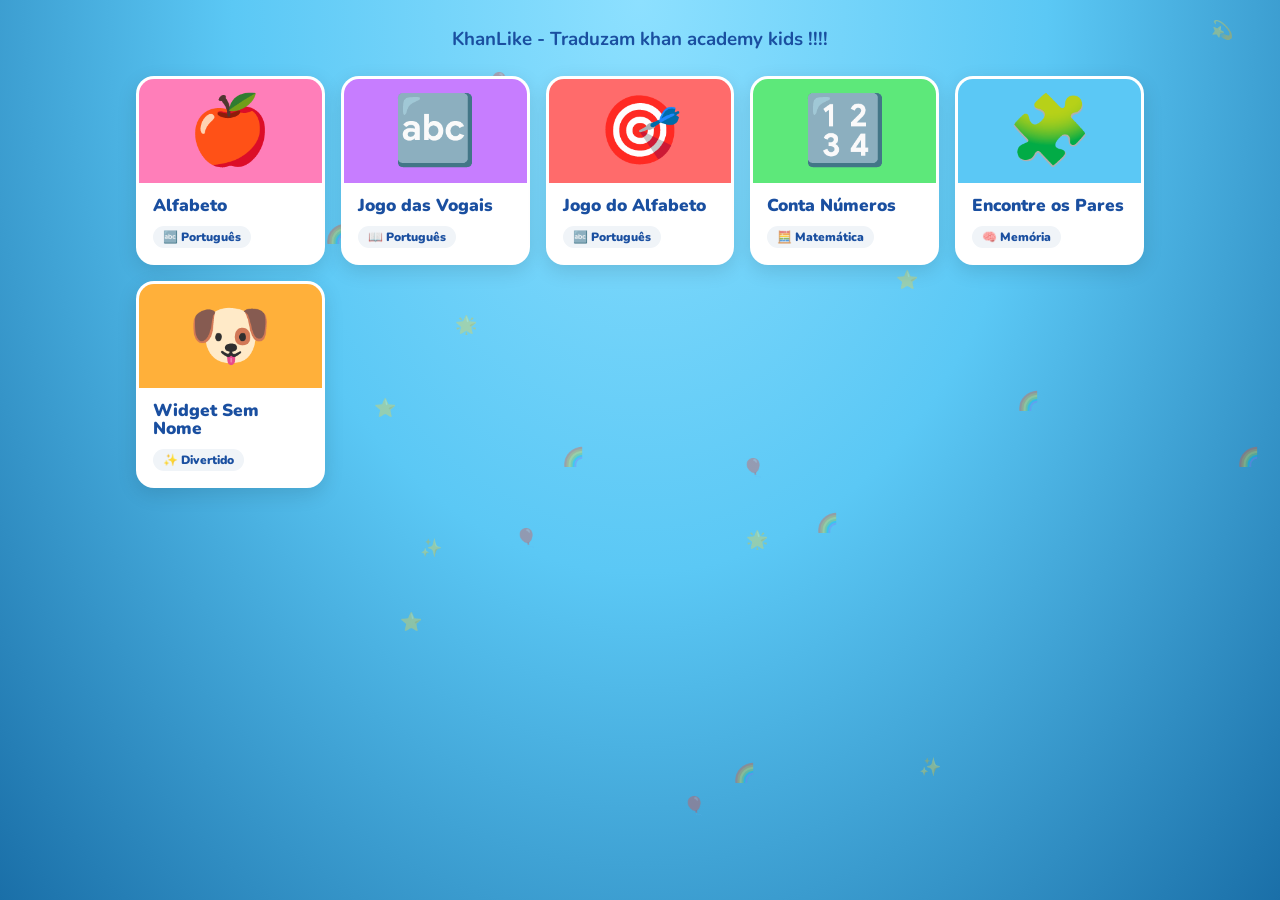
==== commit f8198cef: "Update index.html" ====
--- a/index.html
+++ b/index.html
@@ -5,7 +5,7 @@
 <meta name="viewport" content="width=device-width, initial-scale=1.0">
 <title>KhanLike — Exploradores</title>
 <link href="https://fonts.googleapis.com/css2?family=Nunito:wght@400;600;700;800;900&display=swap" rel="stylesheet">
-<link rel="stylesheet" href="../assets/css/index-style.css">
+<link rel="stylesheet" href="assets/css/index-style.css">
 </head>
 <body>
 
@@ -101,4 +101,4 @@
 </script>
 
 </body>
-</html>+</html>
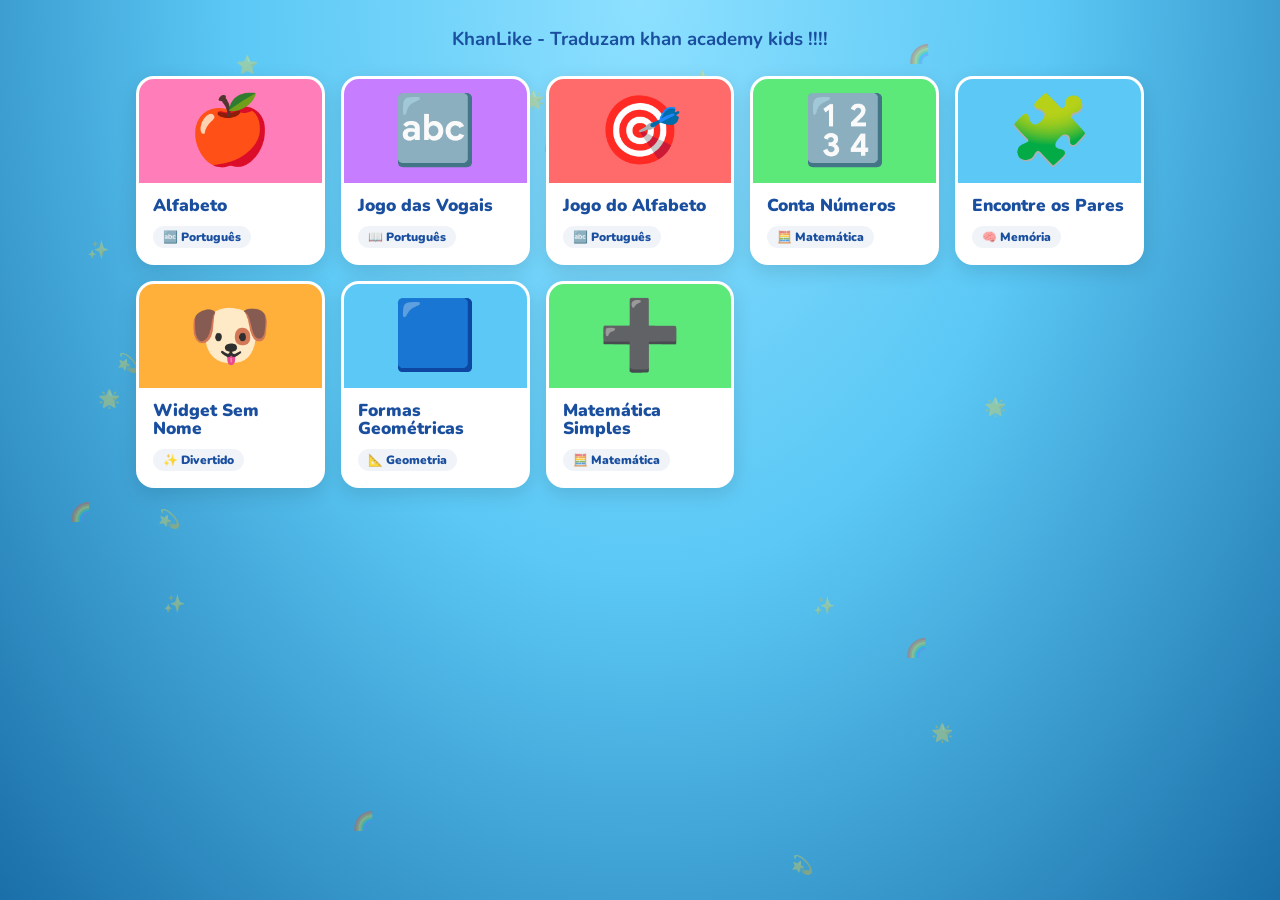
==== commit e1697886: "update: page content (2026-05-09 04:05)" ====
--- a/index.html
+++ b/index.html
@@ -80,6 +80,26 @@
       </div>
     </a>
 
+    <a href="games/formas.html" class="activity-card" style="animation-delay:0.35s">
+      <div class="card-thumb theme-blue">🟦</div>
+      <div class="card-body">
+        <div class="card-title">Formas Geométricas</div>
+        <div class="card-chips">
+          <span class="chip">📐 Geometria</span>
+        </div>
+      </div>
+    </a>
+
+    <a href="games/matematica.html" class="activity-card" style="animation-delay:0.4s">
+      <div class="card-thumb theme-green">➕</div>
+      <div class="card-body">
+        <div class="card-title">Matemática Simples</div>
+        <div class="card-chips">
+          <span class="chip">🧮 Matemática</span>
+        </div>
+      </div>
+    </a>
+
   </div>
 </div>
 
